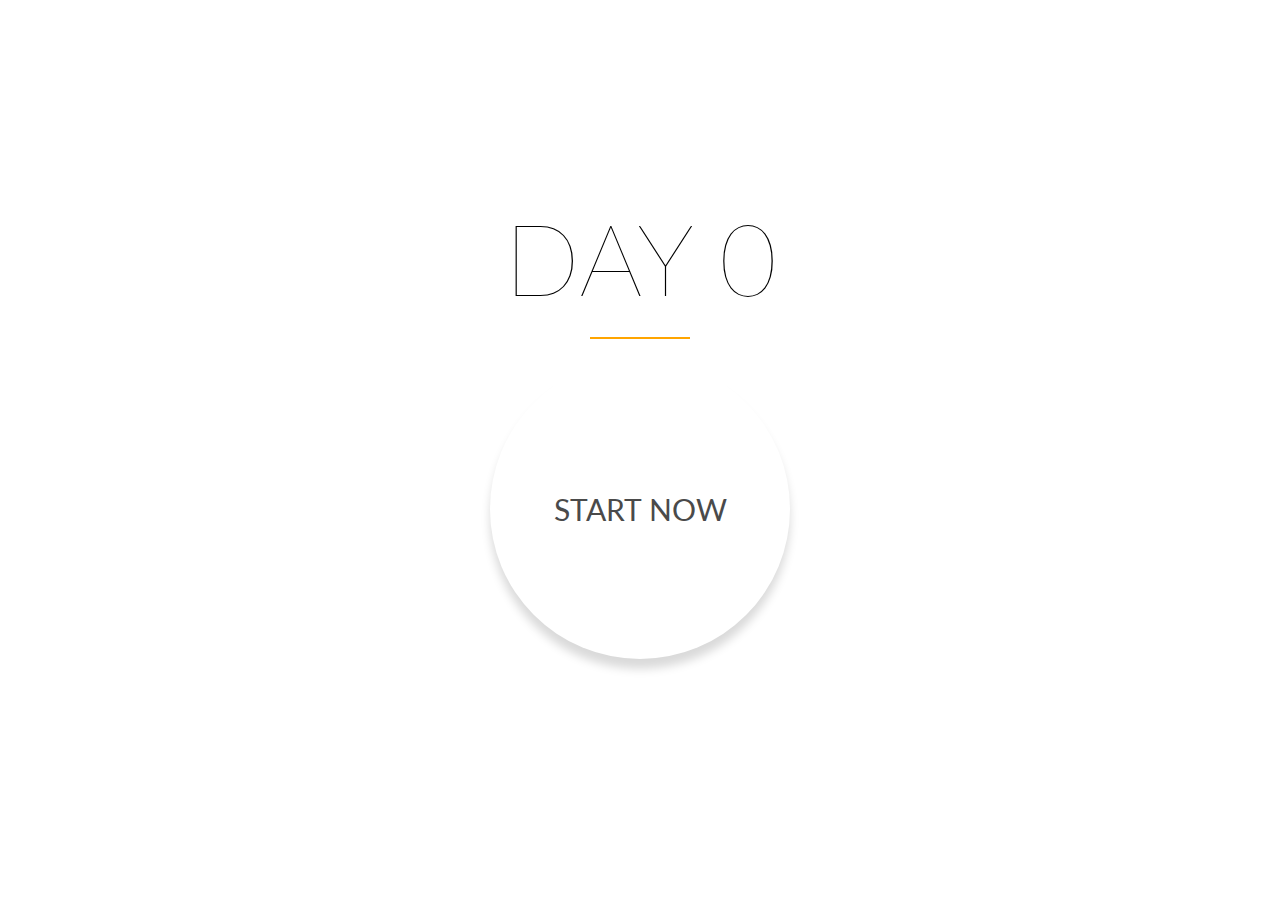
==== index.html @ 445f0004 "Auto Commit." ====
<!doctype html><html lang="en"><head><meta charset="utf-8"/><link rel="icon" href="/favicon.ico"/><meta name="viewport" content="width=device-width,initial-scale=1"/><meta name="theme-color" content="#000000"/><meta name="description" content="Web site created using create-react-app"/><link rel="apple-touch-icon" href="/logo192.png"/><link rel="manifest" href="/manifest.json"/><title>100 Pushups</title><link href="/static/css/main.91a538a4.chunk.css" rel="stylesheet"></head><body><noscript>You need to enable JavaScript to run this app.</noscript><div id="root"></div><script>!function(e){function r(r){for(var n,p,l=r[0],a=r[1],f=r[2],c=0,s=[];c<l.length;c++)p=l[c],Object.prototype.hasOwnProperty.call(o,p)&&o[p]&&s.push(o[p][0]),o[p]=0;for(n in a)Object.prototype.hasOwnProperty.call(a,n)&&(e[n]=a[n]);for(i&&i(r);s.length;)s.shift()();return u.push.apply(u,f||[]),t()}function t(){for(var e,r=0;r<u.length;r++){for(var t=u[r],n=!0,l=1;l<t.length;l++){var a=t[l];0!==o[a]&&(n=!1)}n&&(u.splice(r--,1),e=p(p.s=t[0]))}return e}var n={},o={1:0},u=[];function p(r){if(n[r])return n[r].exports;var t=n[r]={i:r,l:!1,exports:{}};return e[r].call(t.exports,t,t.exports,p),t.l=!0,t.exports}p.m=e,p.c=n,p.d=function(e,r,t){p.o(e,r)||Object.defineProperty(e,r,{enumerable:!0,get:t})},p.r=function(e){"undefined"!=typeof Symbol&&Symbol.toStringTag&&Object.defineProperty(e,Symbol.toStringTag,{value:"Module"}),Object.defineProperty(e,"__esModule",{value:!0})},p.t=function(e,r){if(1&r&&(e=p(e)),8&r)return e;if(4&r&&"object"==typeof e&&e&&e.__esModule)return e;var t=Object.create(null);if(p.r(t),Object.defineProperty(t,"default",{enumerable:!0,value:e}),2&r&&"string"!=typeof e)for(var n in e)p.d(t,n,function(r){return e[r]}.bind(null,n));return t},p.n=function(e){var r=e&&e.__esModule?function(){return e.default}:function(){return e};return p.d(r,"a",r),r},p.o=function(e,r){return Object.prototype.hasOwnProperty.call(e,r)},p.p="/";var l=this["webpackJsonp30-days-pushups"]=this["webpackJsonp30-days-pushups"]||[],a=l.push.bind(l);l.push=r,l=l.slice();for(var f=0;f<l.length;f++)r(l[f]);var i=a;t()}([])</script><script src="/static/js/2.a38f0b52.chunk.js"></script><script src="/static/js/main.f88c58db.chunk.js"></script></body></html>
---- static/css/main.91a538a4.chunk.css ----
@import url(https://fonts.googleapis.com/css2?family=Lato:wght@100;300;400;700;900&display=swap);*{margin:0;padding:0;box-sizing:border-box}html{font-size:62.5%}body{font-size:1.6rem;font-family:"Lato",sans-serif}.green{background-color:#18e75d}.orange{background-color:orange;color:#fff}.btn-container{display:flex;justify-content:flex-end;margin:1rem}.navigate-btn{padding:1.5rem 2rem;text-decoration:none;text-transform:uppercase;color:#fff;font-weight:300;background-color:orange}.day-card{margin:20px}h3{font-size:10rem;font-weight:100;text-transform:uppercase;text-align:center}h3:after{content:"";display:block;height:2px;width:10rem;background-color:orange;margin:2rem auto}.reps-container{display:flex;justify-content:space-between;margin:10rem auto;width:50vw}.reps{font-size:8rem;font-weight:400;color:#ccc;cursor:pointer}.day-card__total h4{font-size:5rem;font-weight:300;text-align:center;margin:5rem 0}.done{color:#333}@media only screen and (max-width:885px){.reps-container{width:75vw}}@media only screen and (max-width:450px){.reps-container{width:90vw}}.summary-view{display:flex;flex-direction:column;padding:.5rem;margin-top:25rem}.tiles-view{display:flex;flex-wrap:wrap;margin:2rem auto;justify-content:flex-start}.tile{width:7rem;height:7rem;display:flex;justify-content:center;align-items:center;border:1px solid #ccc}@media only screen and (max-width:767px){.summary-view{margin-top:0}.summary-view h3{font-size:5rem}}@media only screen and (max-width:568px){.tiles-view{justify-content:center}}.current-progress{height:95vh}.current-progress,.start-btn{display:flex;justify-content:center;align-items:center}.start-btn{width:30rem;height:30rem;border-radius:50%;box-shadow:0 10px 10px rgba(0,0,0,.15);text-transform:uppercase;color:#4a4a4a;font-size:3rem;cursor:pointer}.start-btn:hover{transform:translateY(-3px);box-shadow:0 10px 10px rgba(0,0,0,.212)}.start-btn:active{transform:translateY(-1px);box-shadow:0 2px 10px rgba(0,0,0,.212)}
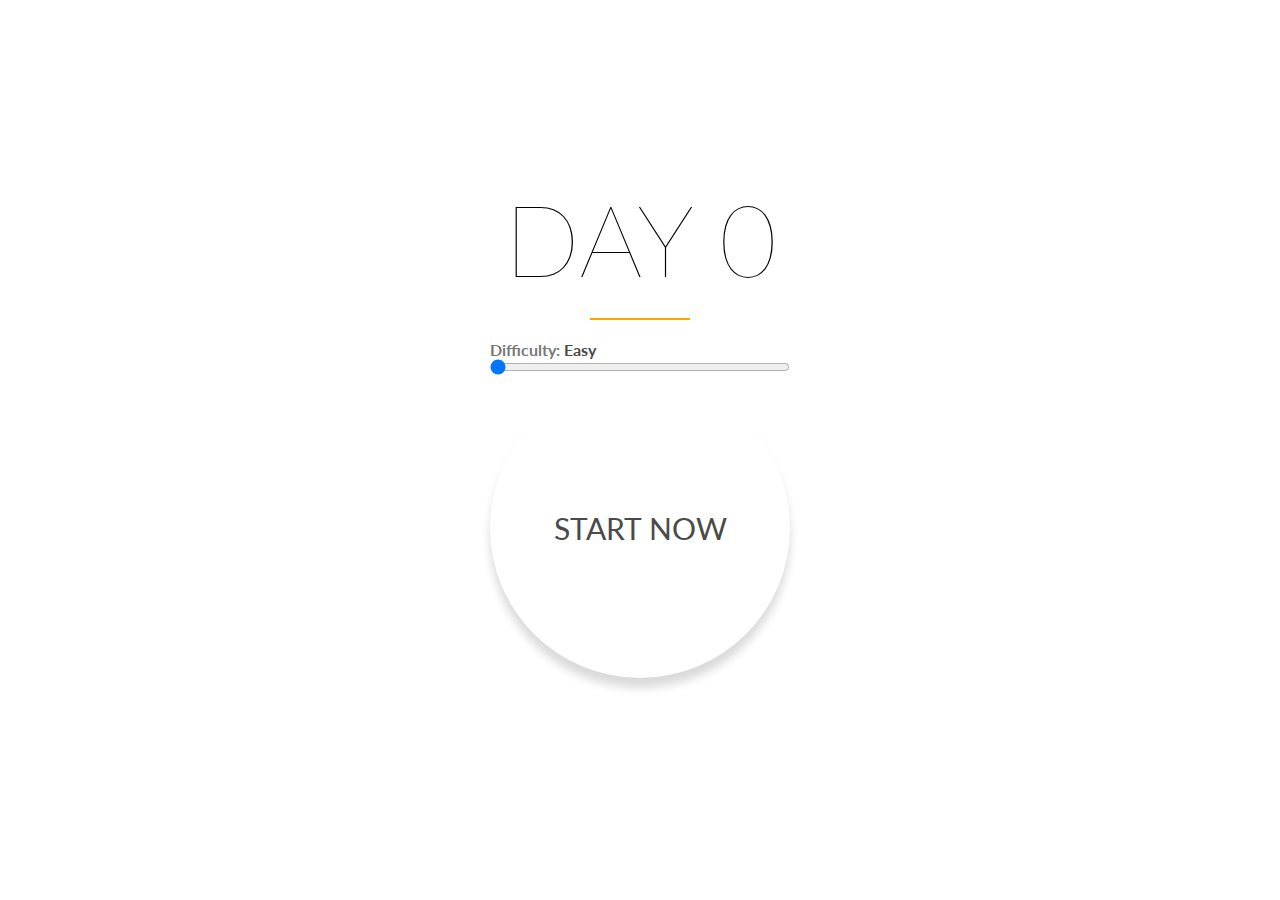
==== commit 893c26bc: "Auto Commit." ====
--- a/index.html
+++ b/index.html
@@ -1 +1 @@
-<!doctype html><html lang="en"><head><meta charset="utf-8"/><link rel="icon" href="/favicon.ico"/><meta name="viewport" content="width=device-width,initial-scale=1"/><meta name="theme-color" content="#000000"/><meta name="description" content="Web site created using create-react-app"/><link rel="apple-touch-icon" href="/logo192.png"/><link rel="manifest" href="/manifest.json"/><title>100 Pushups</title><link href="/static/css/main.91a538a4.chunk.css" rel="stylesheet"></head><body><noscript>You need to enable JavaScript to run this app.</noscript><div id="root"></div><script>!function(e){function r(r){for(var n,p,l=r[0],a=r[1],f=r[2],c=0,s=[];c<l.length;c++)p=l[c],Object.prototype.hasOwnProperty.call(o,p)&&o[p]&&s.push(o[p][0]),o[p]=0;for(n in a)Object.prototype.hasOwnProperty.call(a,n)&&(e[n]=a[n]);for(i&&i(r);s.length;)s.shift()();return u.push.apply(u,f||[]),t()}function t(){for(var e,r=0;r<u.length;r++){for(var t=u[r],n=!0,l=1;l<t.length;l++){var a=t[l];0!==o[a]&&(n=!1)}n&&(u.splice(r--,1),e=p(p.s=t[0]))}return e}var n={},o={1:0},u=[];function p(r){if(n[r])return n[r].exports;var t=n[r]={i:r,l:!1,exports:{}};return e[r].call(t.exports,t,t.exports,p),t.l=!0,t.exports}p.m=e,p.c=n,p.d=function(e,r,t){p.o(e,r)||Object.defineProperty(e,r,{enumerable:!0,get:t})},p.r=function(e){"undefined"!=typeof Symbol&&Symbol.toStringTag&&Object.defineProperty(e,Symbol.toStringTag,{value:"Module"}),Object.defineProperty(e,"__esModule",{value:!0})},p.t=function(e,r){if(1&r&&(e=p(e)),8&r)return e;if(4&r&&"object"==typeof e&&e&&e.__esModule)return e;var t=Object.create(null);if(p.r(t),Object.defineProperty(t,"default",{enumerable:!0,value:e}),2&r&&"string"!=typeof e)for(var n in e)p.d(t,n,function(r){return e[r]}.bind(null,n));return t},p.n=function(e){var r=e&&e.__esModule?function(){return e.default}:function(){return e};return p.d(r,"a",r),r},p.o=function(e,r){return Object.prototype.hasOwnProperty.call(e,r)},p.p="/";var l=this["webpackJsonp30-days-pushups"]=this["webpackJsonp30-days-pushups"]||[],a=l.push.bind(l);l.push=r,l=l.slice();for(var f=0;f<l.length;f++)r(l[f]);var i=a;t()}([])</script><script src="/static/js/2.a38f0b52.chunk.js"></script><script src="/static/js/main.f88c58db.chunk.js"></script></body></html>+<!doctype html><html lang="en"><head><meta charset="utf-8"/><link rel="icon" href="/favicon.ico"/><meta name="viewport" content="width=device-width,initial-scale=1"/><meta name="theme-color" content="#000000"/><meta name="description" content="Web site created using create-react-app"/><link rel="apple-touch-icon" href="/logo192.png"/><link rel="manifest" href="/manifest.json"/><title>100 Pushups</title><link href="/static/css/main.384666af.chunk.css" rel="stylesheet"></head><body><noscript>You need to enable JavaScript to run this app.</noscript><div id="root"></div><script>!function(e){function r(r){for(var n,p,l=r[0],a=r[1],f=r[2],c=0,s=[];c<l.length;c++)p=l[c],Object.prototype.hasOwnProperty.call(o,p)&&o[p]&&s.push(o[p][0]),o[p]=0;for(n in a)Object.prototype.hasOwnProperty.call(a,n)&&(e[n]=a[n]);for(i&&i(r);s.length;)s.shift()();return u.push.apply(u,f||[]),t()}function t(){for(var e,r=0;r<u.length;r++){for(var t=u[r],n=!0,l=1;l<t.length;l++){var a=t[l];0!==o[a]&&(n=!1)}n&&(u.splice(r--,1),e=p(p.s=t[0]))}return e}var n={},o={1:0},u=[];function p(r){if(n[r])return n[r].exports;var t=n[r]={i:r,l:!1,exports:{}};return e[r].call(t.exports,t,t.exports,p),t.l=!0,t.exports}p.m=e,p.c=n,p.d=function(e,r,t){p.o(e,r)||Object.defineProperty(e,r,{enumerable:!0,get:t})},p.r=function(e){"undefined"!=typeof Symbol&&Symbol.toStringTag&&Object.defineProperty(e,Symbol.toStringTag,{value:"Module"}),Object.defineProperty(e,"__esModule",{value:!0})},p.t=function(e,r){if(1&r&&(e=p(e)),8&r)return e;if(4&r&&"object"==typeof e&&e&&e.__esModule)return e;var t=Object.create(null);if(p.r(t),Object.defineProperty(t,"default",{enumerable:!0,value:e}),2&r&&"string"!=typeof e)for(var n in e)p.d(t,n,function(r){return e[r]}.bind(null,n));return t},p.n=function(e){var r=e&&e.__esModule?function(){return e.default}:function(){return e};return p.d(r,"a",r),r},p.o=function(e,r){return Object.prototype.hasOwnProperty.call(e,r)},p.p="/";var l=this["webpackJsonp30-days-pushups"]=this["webpackJsonp30-days-pushups"]||[],a=l.push.bind(l);l.push=r,l=l.slice();for(var f=0;f<l.length;f++)r(l[f]);var i=a;t()}([])</script><script src="/static/js/2.c66591a5.chunk.js"></script><script src="/static/js/main.e1e44e5e.chunk.js"></script></body></html>--- a/static/css/main.384666af.chunk.css
+++ b/static/css/main.384666af.chunk.css
@@ -0,0 +1 @@
+@import url(https://fonts.googleapis.com/css2?family=Lato:wght@100;300;400;700;900&display=swap);*{margin:0;padding:0;box-sizing:border-box}html{font-size:62.5%}body{font-size:1.6rem;font-family:"Lato",sans-serif}.green{background-color:#18e75d}.orange{background-color:orange;color:#fff}.btn-container{display:flex;justify-content:flex-end;margin:1rem}.navigate-btn{padding:1.5rem 2rem;text-decoration:none;text-transform:uppercase;color:#fff;font-weight:300;background-color:orange}.day-card{margin:20px}h3{font-size:10rem;font-weight:100;text-transform:uppercase;text-align:center}h3:after{content:"";display:block;height:2px;width:10rem;background-color:orange;margin:2rem auto}.reps-container{display:flex;justify-content:center;margin:10rem auto;width:50vw}.reps{font-size:8rem;font-weight:400;margin:0 20px;color:#ccc;cursor:pointer}.day-card__total h4{font-size:5rem;font-weight:300;text-align:center;margin:5rem 0}.done{color:#333}@media only screen and (max-width:885px){.reps-container{width:75vw}}@media only screen and (max-width:450px){.reps-container{width:90vw}}.summary-view{display:flex;flex-direction:column;padding:.5rem;margin-top:25rem}.tiles-view{display:flex;flex-wrap:wrap;margin:2rem auto;justify-content:flex-start}.tile{width:7rem;height:7rem;display:flex;justify-content:center;align-items:center;border:1px solid #ccc}@media only screen and (max-width:767px){.summary-view{margin-top:0}.summary-view h3{font-size:5rem}}@media only screen and (max-width:568px){.tiles-view{justify-content:center}}.current-progress{height:95vh}.current-progress,.start-btn{display:flex;justify-content:center;align-items:center}.start-btn{width:30rem;height:30rem;border-radius:50%;box-shadow:0 10px 10px rgba(0,0,0,.15);text-transform:uppercase;color:#4a4a4a;font-size:3rem;cursor:pointer}.start-btn:hover{transform:translateY(-3px);box-shadow:0 10px 10px rgba(0,0,0,.212)}.start-btn:active{transform:translateY(-1px);box-shadow:0 2px 10px rgba(0,0,0,.212)}.slider-container h4{color:#777}.slider-container span{color:#4a4a4a}.difficulty-slider{width:100%}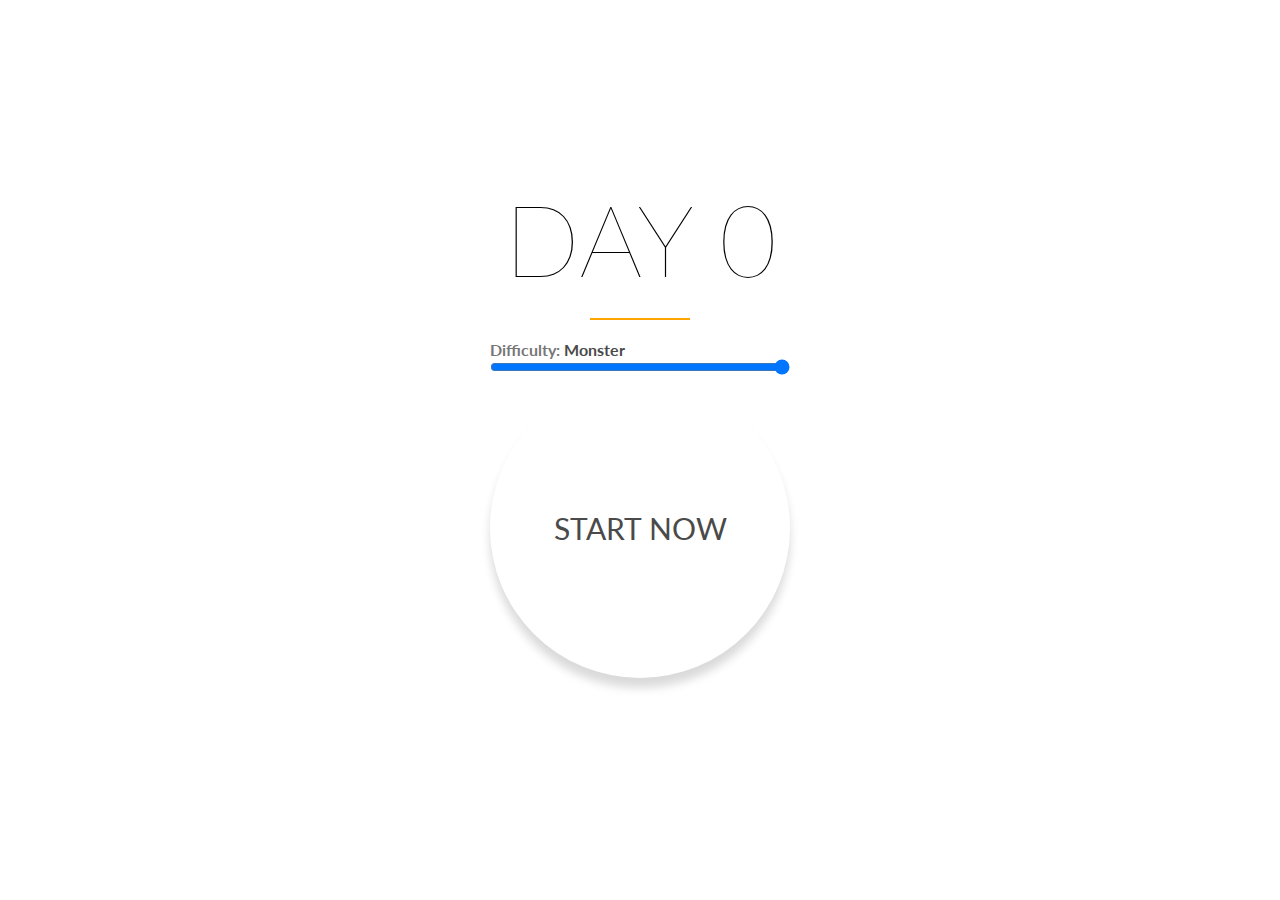
==== commit 531efccf: "Auto Commit." ====
--- a/index.html
+++ b/index.html
@@ -1 +1 @@
-<!doctype html><html lang="en"><head><meta charset="utf-8"/><link rel="icon" href="/favicon.ico"/><meta name="viewport" content="width=device-width,initial-scale=1"/><meta name="theme-color" content="#000000"/><meta name="description" content="Web site created using create-react-app"/><link rel="apple-touch-icon" href="/logo192.png"/><link rel="manifest" href="/manifest.json"/><title>100 Pushups</title><link href="/static/css/main.384666af.chunk.css" rel="stylesheet"></head><body><noscript>You need to enable JavaScript to run this app.</noscript><div id="root"></div><script>!function(e){function r(r){for(var n,p,l=r[0],a=r[1],f=r[2],c=0,s=[];c<l.length;c++)p=l[c],Object.prototype.hasOwnProperty.call(o,p)&&o[p]&&s.push(o[p][0]),o[p]=0;for(n in a)Object.prototype.hasOwnProperty.call(a,n)&&(e[n]=a[n]);for(i&&i(r);s.length;)s.shift()();return u.push.apply(u,f||[]),t()}function t(){for(var e,r=0;r<u.length;r++){for(var t=u[r],n=!0,l=1;l<t.length;l++){var a=t[l];0!==o[a]&&(n=!1)}n&&(u.splice(r--,1),e=p(p.s=t[0]))}return e}var n={},o={1:0},u=[];function p(r){if(n[r])return n[r].exports;var t=n[r]={i:r,l:!1,exports:{}};return e[r].call(t.exports,t,t.exports,p),t.l=!0,t.exports}p.m=e,p.c=n,p.d=function(e,r,t){p.o(e,r)||Object.defineProperty(e,r,{enumerable:!0,get:t})},p.r=function(e){"undefined"!=typeof Symbol&&Symbol.toStringTag&&Object.defineProperty(e,Symbol.toStringTag,{value:"Module"}),Object.defineProperty(e,"__esModule",{value:!0})},p.t=function(e,r){if(1&r&&(e=p(e)),8&r)return e;if(4&r&&"object"==typeof e&&e&&e.__esModule)return e;var t=Object.create(null);if(p.r(t),Object.defineProperty(t,"default",{enumerable:!0,value:e}),2&r&&"string"!=typeof e)for(var n in e)p.d(t,n,function(r){return e[r]}.bind(null,n));return t},p.n=function(e){var r=e&&e.__esModule?function(){return e.default}:function(){return e};return p.d(r,"a",r),r},p.o=function(e,r){return Object.prototype.hasOwnProperty.call(e,r)},p.p="/";var l=this["webpackJsonp30-days-pushups"]=this["webpackJsonp30-days-pushups"]||[],a=l.push.bind(l);l.push=r,l=l.slice();for(var f=0;f<l.length;f++)r(l[f]);var i=a;t()}([])</script><script src="/static/js/2.c66591a5.chunk.js"></script><script src="/static/js/main.e1e44e5e.chunk.js"></script></body></html>+<!doctype html><html lang="en"><head><meta charset="utf-8"/><link rel="icon" href="/favicon.ico"/><meta name="viewport" content="width=device-width,initial-scale=1"/><meta name="theme-color" content="#000000"/><meta name="description" content="Web site created using create-react-app"/><link rel="apple-touch-icon" href="/logo192.png"/><link rel="manifest" href="/manifest.json"/><title>100 Pushups</title><link href="/static/css/main.384666af.chunk.css" rel="stylesheet"></head><body><noscript>You need to enable JavaScript to run this app.</noscript><div id="root"></div><script>!function(e){function r(r){for(var n,p,l=r[0],a=r[1],f=r[2],c=0,s=[];c<l.length;c++)p=l[c],Object.prototype.hasOwnProperty.call(o,p)&&o[p]&&s.push(o[p][0]),o[p]=0;for(n in a)Object.prototype.hasOwnProperty.call(a,n)&&(e[n]=a[n]);for(i&&i(r);s.length;)s.shift()();return u.push.apply(u,f||[]),t()}function t(){for(var e,r=0;r<u.length;r++){for(var t=u[r],n=!0,l=1;l<t.length;l++){var a=t[l];0!==o[a]&&(n=!1)}n&&(u.splice(r--,1),e=p(p.s=t[0]))}return e}var n={},o={1:0},u=[];function p(r){if(n[r])return n[r].exports;var t=n[r]={i:r,l:!1,exports:{}};return e[r].call(t.exports,t,t.exports,p),t.l=!0,t.exports}p.m=e,p.c=n,p.d=function(e,r,t){p.o(e,r)||Object.defineProperty(e,r,{enumerable:!0,get:t})},p.r=function(e){"undefined"!=typeof Symbol&&Symbol.toStringTag&&Object.defineProperty(e,Symbol.toStringTag,{value:"Module"}),Object.defineProperty(e,"__esModule",{value:!0})},p.t=function(e,r){if(1&r&&(e=p(e)),8&r)return e;if(4&r&&"object"==typeof e&&e&&e.__esModule)return e;var t=Object.create(null);if(p.r(t),Object.defineProperty(t,"default",{enumerable:!0,value:e}),2&r&&"string"!=typeof e)for(var n in e)p.d(t,n,function(r){return e[r]}.bind(null,n));return t},p.n=function(e){var r=e&&e.__esModule?function(){return e.default}:function(){return e};return p.d(r,"a",r),r},p.o=function(e,r){return Object.prototype.hasOwnProperty.call(e,r)},p.p="/";var l=this["webpackJsonp30-days-pushups"]=this["webpackJsonp30-days-pushups"]||[],a=l.push.bind(l);l.push=r,l=l.slice();for(var f=0;f<l.length;f++)r(l[f]);var i=a;t()}([])</script><script src="/static/js/2.c66591a5.chunk.js"></script><script src="/static/js/main.86263ff5.chunk.js"></script></body></html>